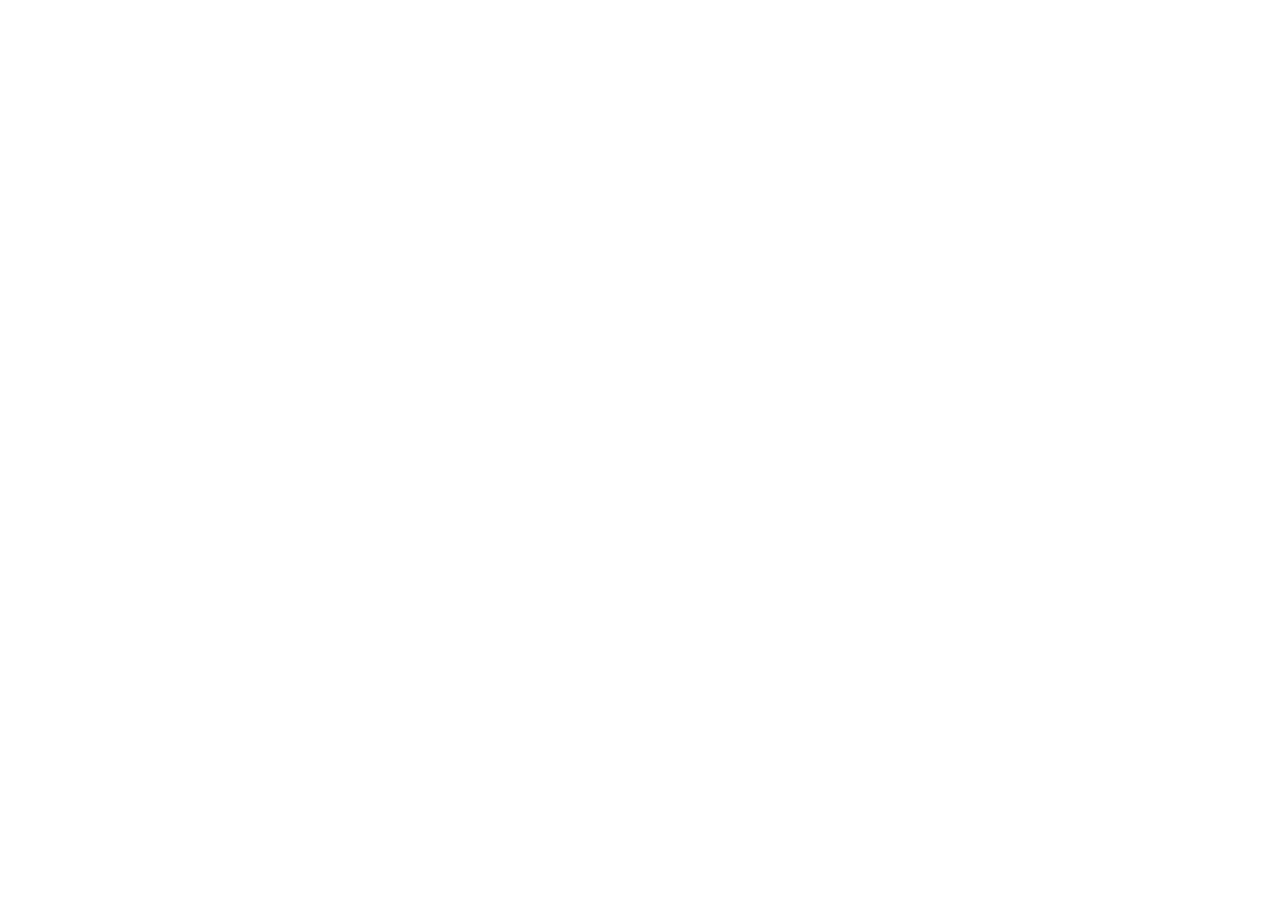
==== index.html @ 541c5ff5 "personal website push commit" ====
﻿<!doctype html>
<html lang="en">
<head>
  <meta charset="utf-8">
  <meta name="viewport" content="width=device-width, initial-scale=1, viewport-fit=cover">
  <title>Aarav Khullar</title>
  <meta name="description" content="Aarav Khullar: finance &amp; technology entrepreneurship student at Babson College, co-founder of BizBuzz, and former Illinois DECA state vice president.">
  <meta name="author" content="Aarav Khullar">
  <meta name="theme-color" content="#12110f">
  <meta property="og:type" content="website">
  <meta property="og:site_name" content="Aarav Khullar">
  <meta property="og:title" content="Aarav Khullar">
  <meta property="og:description" content="Aarav Khullar: finance &amp; technology entrepreneurship student at Babson College, co-founder of BizBuzz, and former Illinois DECA state vice president.">
  <meta name="twitter:card" content="summary">
  <meta name="twitter:title" content="Aarav Khullar">
  <meta name="twitter:description" content="Aarav Khullar: finance &amp; technology entrepreneurship student at Babson College, co-founder of BizBuzz, and former Illinois DECA state vice president.">
  <link rel="icon" href="favicon.svg" type="image/svg+xml">
  <link rel="preconnect" href="https://fonts.googleapis.com">
  <link rel="preconnect" href="https://fonts.gstatic.com" crossorigin>
  <link rel="stylesheet" href="https://fonts.googleapis.com/css2?family=Spectral:ital,wght@0,300;0,400;0,500;0,600;1,400&family=Spline+Sans+Mono:wght@300..700&display=swap">
  <link rel="stylesheet" href="assets/styles.css">
</head>
<body data-page="home">
  <div class="shell">
    <main id="main" tabindex="-1">
      <noscript><div class="slab"><h1 class="name">aarav khullar</h1><p>this site needs javascript to display its content. find me on <a class="inline-link" href="https://www.linkedin.com/in/aaravkhullar/">linkedin</a>.</p></div></noscript>
    </main>
  </div>
  <script src="content.js"></script>
  <script src="assets/site.js"></script>
</body>
</html>
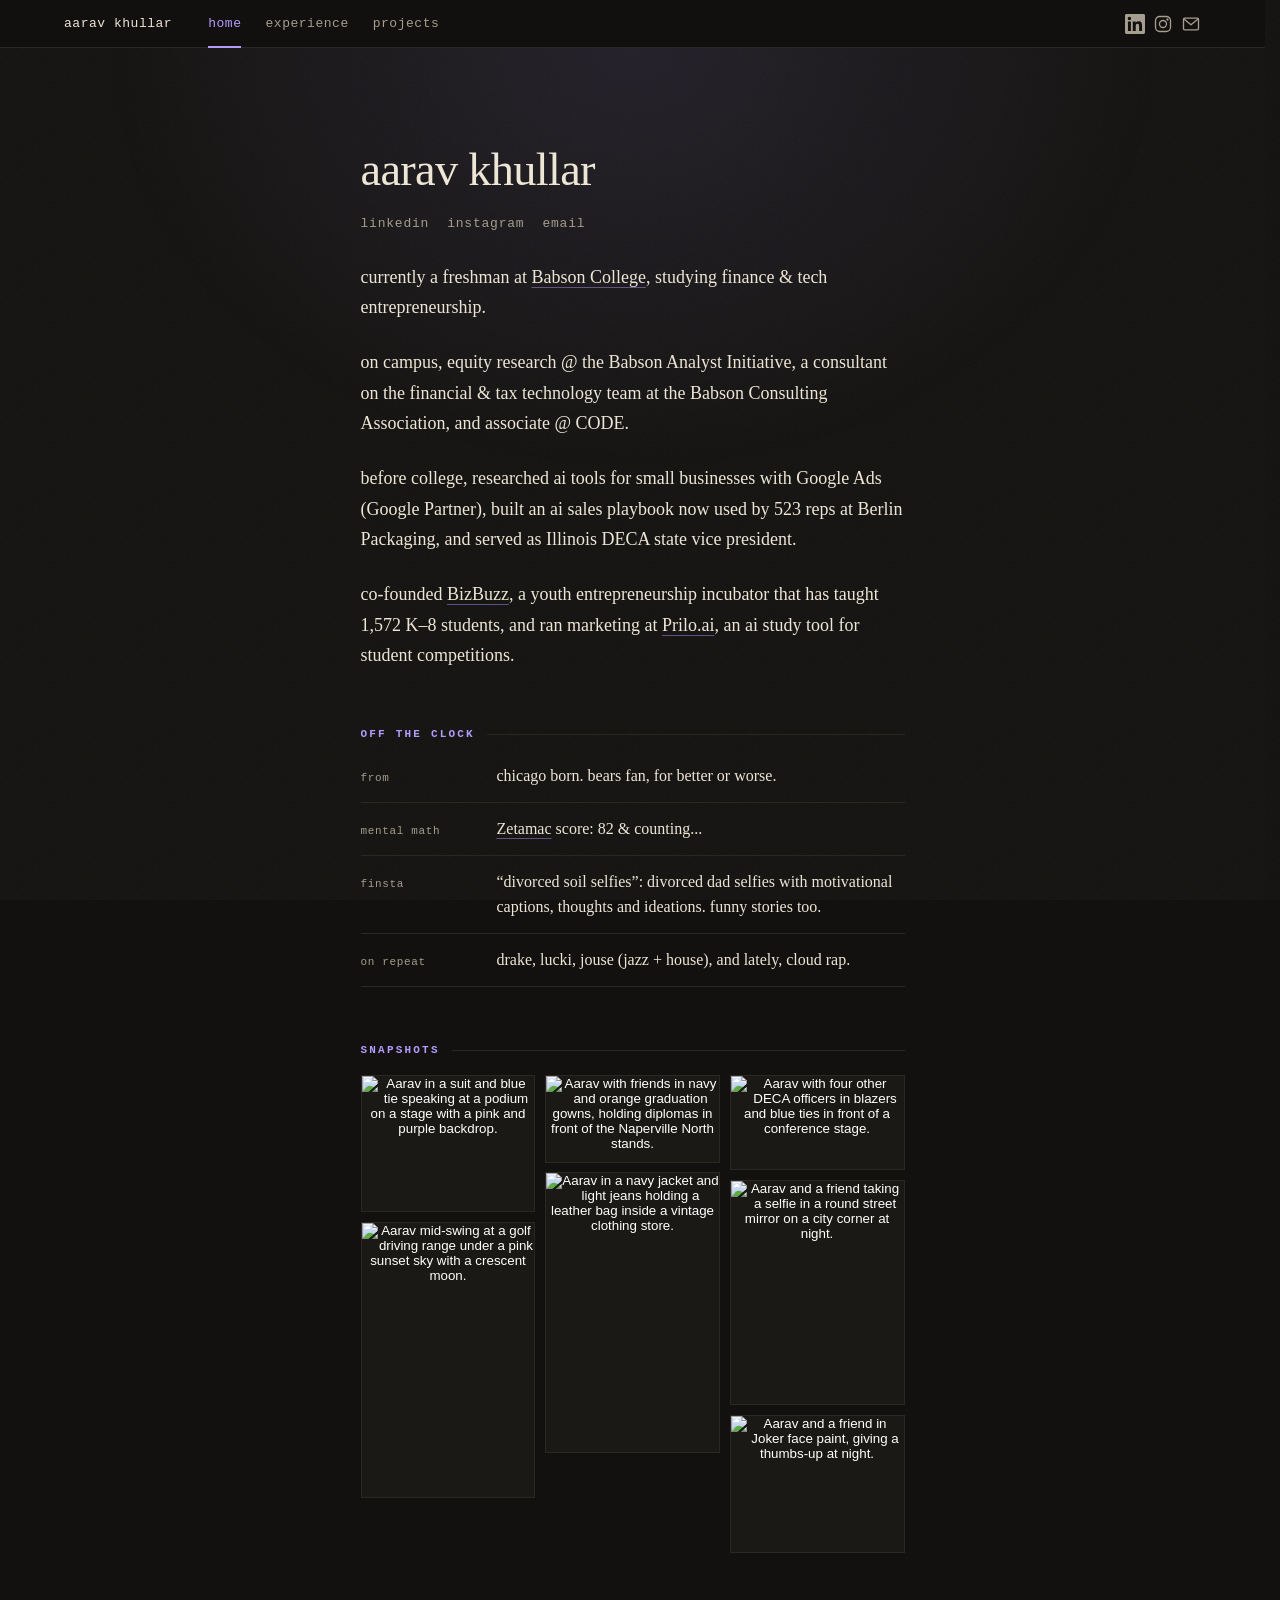
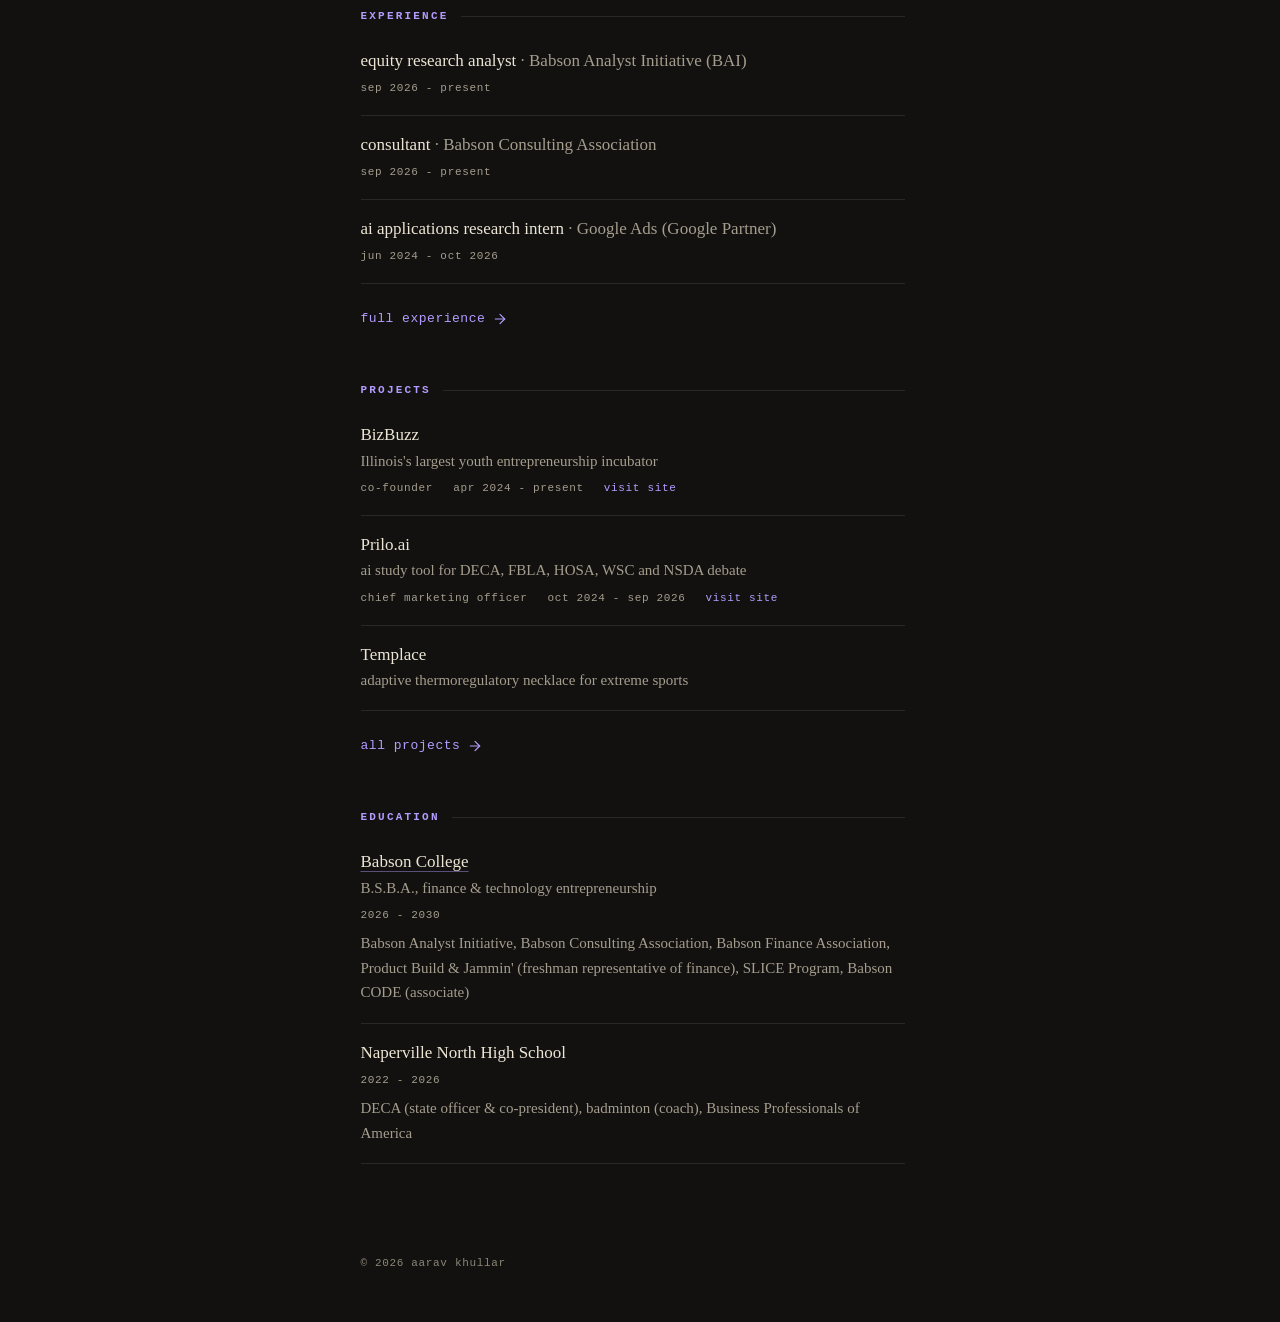
==== commit 4fc32ba2: "Update stylesheet and script paths in index.html" ====
--- a/index.html
+++ b/index.html
@@ -1,32 +1,32 @@
-﻿<!doctype html>
-<html lang="en">
-<head>
-  <meta charset="utf-8">
-  <meta name="viewport" content="width=device-width, initial-scale=1, viewport-fit=cover">
-  <title>Aarav Khullar</title>
-  <meta name="description" content="Aarav Khullar: finance &amp; technology entrepreneurship student at Babson College, co-founder of BizBuzz, and former Illinois DECA state vice president.">
-  <meta name="author" content="Aarav Khullar">
-  <meta name="theme-color" content="#12110f">
-  <meta property="og:type" content="website">
-  <meta property="og:site_name" content="Aarav Khullar">
-  <meta property="og:title" content="Aarav Khullar">
-  <meta property="og:description" content="Aarav Khullar: finance &amp; technology entrepreneurship student at Babson College, co-founder of BizBuzz, and former Illinois DECA state vice president.">
-  <meta name="twitter:card" content="summary">
-  <meta name="twitter:title" content="Aarav Khullar">
-  <meta name="twitter:description" content="Aarav Khullar: finance &amp; technology entrepreneurship student at Babson College, co-founder of BizBuzz, and former Illinois DECA state vice president.">
-  <link rel="icon" href="favicon.svg" type="image/svg+xml">
-  <link rel="preconnect" href="https://fonts.googleapis.com">
-  <link rel="preconnect" href="https://fonts.gstatic.com" crossorigin>
-  <link rel="stylesheet" href="https://fonts.googleapis.com/css2?family=Spectral:ital,wght@0,300;0,400;0,500;0,600;1,400&family=Spline+Sans+Mono:wght@300..700&display=swap">
-  <link rel="stylesheet" href="assets/styles.css">
-</head>
-<body data-page="home">
-  <div class="shell">
-    <main id="main" tabindex="-1">
-      <noscript><div class="slab"><h1 class="name">aarav khullar</h1><p>this site needs javascript to display its content. find me on <a class="inline-link" href="https://www.linkedin.com/in/aaravkhullar/">linkedin</a>.</p></div></noscript>
-    </main>
-  </div>
-  <script src="content.js"></script>
-  <script src="assets/site.js"></script>
-</body>
+﻿<!doctype html>
+<html lang="en">
+<head>
+  <meta charset="utf-8">
+  <meta name="viewport" content="width=device-width, initial-scale=1, viewport-fit=cover">
+  <title>Aarav Khullar</title>
+  <meta name="description" content="Aarav Khullar: finance &amp; technology entrepreneurship student at Babson College, co-founder of BizBuzz, and former Illinois DECA state vice president.">
+  <meta name="author" content="Aarav Khullar">
+  <meta name="theme-color" content="#12110f">
+  <meta property="og:type" content="website">
+  <meta property="og:site_name" content="Aarav Khullar">
+  <meta property="og:title" content="Aarav Khullar">
+  <meta property="og:description" content="Aarav Khullar: finance &amp; technology entrepreneurship student at Babson College, co-founder of BizBuzz, and former Illinois DECA state vice president.">
+  <meta name="twitter:card" content="summary">
+  <meta name="twitter:title" content="Aarav Khullar">
+  <meta name="twitter:description" content="Aarav Khullar: finance &amp; technology entrepreneurship student at Babson College, co-founder of BizBuzz, and former Illinois DECA state vice president.">
+  <link rel="icon" href="favicon.svg" type="image/svg+xml">
+  <link rel="preconnect" href="https://fonts.googleapis.com">
+  <link rel="preconnect" href="https://fonts.gstatic.com" crossorigin>
+  <link rel="stylesheet" href="https://fonts.googleapis.com/css2?family=Spectral:ital,wght@0,300;0,400;0,500;0,600;1,400&family=Spline+Sans+Mono:wght@300..700&display=swap">
+  <link rel="stylesheet" href="styles.css">
+</head>
+<body data-page="home">
+  <div class="shell">
+    <main id="main" tabindex="-1">
+      <noscript><div class="slab"><h1 class="name">aarav khullar</h1><p>this site needs javascript to display its content. find me on <a class="inline-link" href="https://www.linkedin.com/in/aaravkhullar/">linkedin</a>.</p></div></noscript>
+    </main>
+  </div>
+  <script src="content.js"></script>
+  <script src="site.js"></script>
+</body>
 </html>
--- a/styles.css
+++ b/styles.css
@@ -0,0 +1,537 @@
+/* ── tokens ─────────────────────────────────────────────── */
+:root {
+  /* dark "ink & lavender" palette — change these to retheme the whole site */
+  color-scheme: dark;
+  --bg: #12110f;
+  --bg-2: #1b1916;
+  --bg-3: #24211d;
+  --label: #ede6d6;
+  --label-2: #a59d8e;
+  --label-3: #8c8578;
+  --separator: #2b2823;
+  --separator-strong: #3d3831;
+  --accent: #b49cff;
+  --accent-soft: rgba(180, 156, 255, 0.1);
+  --accent-line: rgba(180, 156, 255, 0.45);
+  --accent-glow: rgba(180, 156, 255, 0.22);
+
+  --ease-out: cubic-bezier(0.22, 1, 0.36, 1);
+  --ease-expo: cubic-bezier(0.19, 1, 0.22, 1);
+  --dur-fast: 0.15s;
+  --dur-base: 0.22s;
+  --dur-slow: 0.38s;
+  --dur-entrance: 0.72s;
+
+  --font-body: "Spectral", Georgia, "Times New Roman", serif;
+  --font-mono: "Spline Sans Mono", ui-monospace, monospace;
+  --type-body: 1.0625rem;
+  --type-mono: 0.8125rem;
+  --type-label: 0.6875rem;
+
+  --space-xs: 0.5rem;
+  --space-sm: 0.75rem;
+  --space-md: 1rem;
+  --space-lg: 1.5rem;
+  --space-xl: 2.5rem;
+  --space-3xl: 6.5rem;
+  --slab-pad-x: clamp(var(--space-lg), 5vw, var(--space-3xl));
+  --topbar-h: 3rem;
+  --tabbar-h: 3.5rem;
+  --rail-h: 2.75rem;
+  --hit: 2.75rem;
+}
+@media (max-width: 639px) {
+  :root { --slab-pad-x: clamp(var(--space-md), 4vw, var(--space-xl)); }
+}
+@media (prefers-contrast: more) {
+  :root { --label-2: #c9c1b1; --separator: #4a443b; --separator-strong: #61594d; }
+}
+
+/* ── base ───────────────────────────────────────────────── */
+* { box-sizing: border-box; }
+html {
+  -webkit-text-size-adjust: 100%;
+  -webkit-font-smoothing: antialiased;
+  scroll-behavior: smooth;
+  overflow-x: clip;
+  scrollbar-gutter: stable;
+  background: var(--bg);
+  scroll-padding-top: calc(var(--rail-h) + 1rem);
+  scroll-padding-bottom: var(--tabbar-h);
+}
+@media (min-width: 720px) {
+  html { scroll-padding-top: calc(var(--topbar-h) + var(--rail-h) + 1rem); scroll-padding-bottom: 0; }
+}
+body {
+  margin: 0;
+  min-height: 100vh;
+  background: var(--bg);
+  color: var(--label);
+  font-family: var(--font-body);
+  font-size: var(--type-body);
+  line-height: 1.62;
+  text-rendering: optimizeLegibility;
+  font-feature-settings: "liga", "kern";
+}
+::selection { background: var(--accent-glow); }
+:focus-visible { outline: 2px solid var(--accent); outline-offset: 2px; }
+img { max-width: 100%; }
+
+/* paper grain */
+.grain {
+  position: fixed; inset: 0; pointer-events: none; z-index: 0;
+  background-image: url("data:image/svg+xml,%3Csvg xmlns='http://www.w3.org/2000/svg' width='120' height='120'%3E%3Cfilter id='n'%3E%3CfeTurbulence type='fractalNoise' baseFrequency='0.9' numOctaves='2' stitchTiles='stitch'/%3E%3C/filter%3E%3Crect width='100%25' height='100%25' filter='url(%23n)'/%3E%3C/svg%3E");
+  opacity: 0.05;
+  mix-blend-mode: screen;
+}
+/* faint accent glow behind the top of the page */
+.shell::before {
+  content: ""; position: absolute; inset: 0 0 auto; height: 38rem; z-index: 0; pointer-events: none;
+  background: radial-gradient(60% 100% at 50% 0%, var(--accent-soft), transparent 70%);
+}
+
+/* scroll progress */
+.progress {
+  position: fixed; top: 0; left: 0; width: 100%; height: 2px;
+  background: var(--accent); z-index: 101;
+  transform: scaleX(0); transform-origin: left center;
+  pointer-events: none;
+}
+@media (min-width: 768px) {
+  .progress { height: 2.5px; box-shadow: 0 0 12px var(--accent-glow), 0 0 2px var(--accent); }
+}
+
+.skip {
+  position: fixed; left: 12px; top: 12px; z-index: 1000;
+  background: var(--bg-2); color: var(--label);
+  padding: var(--space-xs) var(--space-sm);
+  border: 1px solid var(--separator);
+  font-family: var(--font-mono); font-size: var(--type-mono);
+  text-decoration: none;
+  transform: translateY(-150%);
+  transition: transform var(--dur-base) var(--ease-out);
+}
+.skip:focus-visible { transform: none; }
+
+.shell { position: relative; isolation: isolate; min-height: 100dvh; }
+main { position: relative; z-index: 1; }
+@media (max-width: 719.98px) {
+  main, .site-foot { padding-bottom: calc(var(--tabbar-h) + env(safe-area-inset-bottom, 0px)); }
+}
+
+/* ── top bar (desktop) / tab bar (mobile) ───────────────── */
+.bar {
+  z-index: 50;
+  background: color-mix(in srgb, var(--bg) 88%, transparent);
+  -webkit-backdrop-filter: saturate(1.4) blur(16px);
+  backdrop-filter: saturate(1.4) blur(16px);
+}
+@media (prefers-reduced-transparency: reduce), (prefers-contrast: more) {
+  .bar { background: var(--bg); backdrop-filter: none; }
+}
+@media (max-width: 719.98px) {
+  .bar {
+    position: fixed; left: 0; right: 0; bottom: 0;
+    padding: 0 env(safe-area-inset-right, 0px) env(safe-area-inset-bottom, 0px) env(safe-area-inset-left, 0px);
+    border-top: 1px solid var(--separator);
+  }
+}
+@media (min-width: 720px) {
+  .bar {
+    position: sticky; top: 0;
+    display: flex; align-items: stretch; gap: var(--space-lg);
+    height: var(--topbar-h);
+    padding: 0 var(--slab-pad-x);
+    border-bottom: 1px solid var(--separator);
+    transition: border-color var(--dur-base) var(--ease-out);
+  }
+  .bar[data-scrolled="true"] { border-bottom-color: var(--separator-strong); }
+}
+@media print { .bar, .progress, .grain { display: none; } }
+
+.brand { display: none; }
+@media (min-width: 720px) {
+  .brand {
+    display: inline-flex; align-items: center; flex: 0 0 auto;
+    font-family: var(--font-mono); font-size: var(--type-mono); font-weight: 500;
+    letter-spacing: 0.04em; line-height: 1; white-space: nowrap;
+    color: var(--label); text-decoration: none;
+  }
+  .brand:hover { color: var(--accent); }
+}
+
+.tabs { display: flex; margin: 0; padding: 0; list-style: none; }
+@media (max-width: 719.98px) { .tabs { height: var(--tabbar-h); } .tabs li { flex: 1 1 0; min-width: 0; } }
+@media (min-width: 720px) { .tabs { height: 100%; } }
+
+.tab {
+  position: relative; display: flex; align-items: center; justify-content: center;
+  height: 100%;
+  font-family: var(--font-mono); font-weight: 400; line-height: 1;
+  color: var(--label-2); text-decoration: none;
+  -webkit-tap-highlight-color: transparent;
+}
+.tab::before {
+  content: ""; position: absolute; height: 2px; background: var(--accent);
+  opacity: 0; transform: scaleX(0.4);
+  transition: opacity var(--dur-base) var(--ease-out), transform var(--dur-base) var(--ease-out);
+}
+.tab[aria-current="page"] { color: var(--accent); font-weight: 500; }
+.tab[aria-current="page"]::before { opacity: 1; transform: none; }
+.tab:focus-visible { outline-offset: -3px; }
+.tab svg { flex: 0 0 auto; fill: none; stroke: currentColor; stroke-width: 1.75; stroke-linecap: round; stroke-linejoin: round; }
+.tab span, .tab svg { transition: transform var(--dur-fast) var(--ease-out); }
+.tab:active span, .tab:active svg { transform: scale(0.94); }
+@media (hover: hover) and (pointer: fine) {
+  .tab:hover { color: var(--label); }
+  .tab[aria-current="page"]:hover { color: var(--accent); }
+}
+@media (max-width: 719.98px) {
+  .tab { flex-direction: column; gap: 0.25rem; min-width: var(--hit); font-size: var(--type-label); letter-spacing: 0.04em; }
+  .tab::before { top: -1px; left: 50%; width: 1.5rem; margin-left: -0.75rem; }
+  .tab svg { width: 1.375rem; height: 1.375rem; }
+}
+@media (min-width: 720px) {
+  .tab { padding: 0 var(--space-sm); font-size: var(--type-mono); letter-spacing: 0.04em; }
+  .tab::before { bottom: -1px; left: var(--space-sm); right: var(--space-sm); }
+  .tab svg { display: none; }
+}
+
+.bar-icons { display: none; }
+@media (min-width: 720px) {
+  .bar-icons { display: flex; align-items: center; gap: var(--space-xs); margin-left: auto; }
+}
+.icon-link {
+  position: relative; display: inline-flex; align-items: center; justify-content: center;
+  width: 1.25rem; height: 1.25rem; color: var(--label-2);
+}
+.icon-link::after { content: ""; position: absolute; inset: -0.35rem; }
+.icon-link svg { width: 1.25rem; height: 1.25rem; fill: currentColor; transition: transform var(--dur-fast) var(--ease-out); }
+.icon-link svg.stroke { fill: none; stroke: currentColor; stroke-width: 1.6; stroke-linecap: round; stroke-linejoin: round; }
+.icon-link:active svg { transform: scale(0.92); }
+@media (hover: hover) and (pointer: fine) { .icon-link:hover { color: var(--accent); } }
+
+/* ── page slab ──────────────────────────────────────────── */
+.slab {
+  max-width: calc(34rem + 2 * var(--slab-pad-x));
+  margin: 0 auto;
+  padding: clamp(3rem, 11vw, 6rem) var(--slab-pad-x) clamp(3rem, 8vw, 5rem);
+}
+@media (prefers-reduced-motion: no-preference) {
+  .slab[data-enter] > * { animation: enter var(--dur-entrance) var(--ease-expo) backwards; }
+  .slab[data-enter] > :nth-child(2) { animation-delay: 60ms; }
+  .slab[data-enter] > :nth-child(3) { animation-delay: 120ms; }
+  .slab[data-enter] > :nth-child(4) { animation-delay: 180ms; }
+  .slab[data-enter] > :nth-child(5) { animation-delay: 240ms; }
+  .slab[data-enter] > :nth-child(n+6) { animation-delay: 300ms; }
+}
+@keyframes enter { from { opacity: 0; transform: translateY(8px); } to { opacity: 1; transform: none; } }
+
+.name {
+  margin: 0;
+  font-family: var(--font-body);
+  font-size: clamp(2rem, 9vw, 2.9rem);
+  font-weight: 400; line-height: 1.1; letter-spacing: -0.015em;
+  color: var(--label);
+  overflow-wrap: anywhere;
+}
+.page-title {
+  margin: 0;
+  font-size: clamp(2rem, 9vw, 2.9rem);
+  font-weight: 400; line-height: 1.1; letter-spacing: -0.015em;
+}
+.page-title .dot { color: var(--accent); }
+
+.socials {
+  display: flex; flex-wrap: wrap; gap: calc(-1em + 2.75rem) 1.125rem;
+  margin: 1.35rem 0 2rem;
+  font-family: var(--font-mono); font-size: var(--type-mono);
+  line-height: 1; letter-spacing: 0.06em;
+}
+.socials a { position: relative; color: var(--label-2); text-decoration: none; -webkit-tap-highlight-color: transparent; }
+.socials a::after { content: ""; position: absolute; top: 50%; left: 50%; width: max(100% + 0.75rem, var(--hit)); height: max(100%, var(--hit)); transform: translate(-50%, -50%); }
+.socials a:active { color: var(--accent); }
+@media (hover: hover) and (pointer: fine) { .socials a:hover { color: var(--label); } }
+
+.prose {
+  font-size: clamp(1.0625rem, 0.9rem + 1.1vw, 1.125rem);
+  line-height: 1.7;
+}
+.prose p { margin: 0 0 1.35em; }
+.prose p:last-child { margin-bottom: 0; }
+.prose a, .inline-link {
+  color: inherit;
+  text-decoration: underline 1px var(--accent-line);
+  text-underline-offset: 0.22em;
+  transition: color var(--dur-fast) var(--ease-out), text-decoration-color var(--dur-fast) var(--ease-out);
+}
+.prose a:active, .inline-link:active { color: var(--accent); text-decoration-color: var(--accent); }
+@media (hover: hover) and (pointer: fine) {
+  .prose a:hover, .inline-link:hover { color: var(--accent); text-decoration-color: var(--accent); }
+}
+
+/* ── sections ───────────────────────────────────────────── */
+.section { margin-top: clamp(2.5rem, 8vw, 3.5rem); }
+.label {
+  display: flex; align-items: center; gap: var(--space-sm);
+  margin: 0;
+  font-family: var(--font-mono); font-size: var(--type-label); font-weight: 600;
+  line-height: 1.4; letter-spacing: 0.2em; text-transform: uppercase;
+  color: var(--accent);
+}
+.label::after { content: ""; flex: 1 1 0; height: 1px; background: var(--separator); }
+
+.more { margin: var(--space-lg) 0 0; line-height: 1; }
+.arrow-link {
+  position: relative; display: inline-flex; align-items: center; gap: 0.4rem;
+  font-family: var(--font-mono); font-size: var(--type-mono); font-weight: 500;
+  letter-spacing: 0.04em; line-height: 1;
+  color: var(--accent); text-decoration: none;
+  -webkit-tap-highlight-color: transparent;
+}
+.arrow-link::after { content: ""; position: absolute; top: 50%; left: 50%; width: max(100% + 0.75rem, var(--hit)); height: max(100%, var(--hit)); transform: translate(-50%, -50%); }
+.arrow-link svg { flex: 0 0 auto; width: 1rem; height: 1rem; fill: none; stroke: currentColor; stroke-width: 1.75; stroke-linecap: round; stroke-linejoin: round; transition: transform var(--dur-fast) var(--ease-out); }
+.arrow-link:active { opacity: 0.6; }
+.arrow-link:active svg { transform: translateX(0.1875rem); }
+@media (hover: hover) and (pointer: fine) {
+  .arrow-link:hover span { text-decoration: underline 1px; text-underline-offset: 0.3em; }
+  .arrow-link:hover svg { transform: translateX(0.1875rem); }
+}
+
+/* ── rows (projects / experience) ───────────────────────── */
+.rows { margin: 0; padding: 0; list-style: none; }
+.section .rows { margin-top: var(--space-xs); }
+.page-rows { margin-top: clamp(1.5rem, 5vw, 2.25rem); border-top: 1px solid var(--separator); }
+.row {
+  display: flex; align-items: flex-start; gap: clamp(0.75rem, 3vw, 1.1rem);
+  padding: 1.15rem 0;
+  border-bottom: 1px solid var(--separator);
+}
+.thumb {
+  flex: 0 0 auto;
+  width: clamp(5.25rem, 25vw, 6.75rem); aspect-ratio: 3 / 2;
+  overflow: hidden; border: 1px solid var(--separator); background: var(--bg-2);
+}
+.thumb img { display: block; width: 100%; height: 100%; object-fit: cover; object-position: center 35%; }
+.row-body { flex: 1 1 auto; min-width: 0; }
+.row-head { display: flex; align-items: flex-start; gap: var(--space-sm); }
+.row-head > div { flex: 1 1 auto; min-width: 0; }
+.row-title { margin: 0; font-size: 1.0625rem; font-weight: 400; line-height: 1.3; color: var(--label); }
+.row-title .org { color: var(--label-2); }
+.row-sub { margin: 0.2rem 0 0; font-size: 0.9375rem; line-height: 1.5; color: var(--label-2); }
+.meta {
+  display: flex; flex-wrap: wrap; align-items: baseline; gap: 0.4rem 1.25rem;
+  margin: 0.55rem 0 0;
+  font-family: var(--font-mono); font-size: var(--type-label);
+  line-height: 1.4; letter-spacing: 0.06em; color: var(--label-2);
+}
+.meta a { position: relative; color: var(--accent); text-decoration: none; -webkit-tap-highlight-color: transparent; }
+.meta a::after { content: ""; position: absolute; top: 50%; left: 50%; width: max(100% + 0.75rem, var(--hit)); height: max(100%, var(--hit)); transform: translate(-50%, -50%); }
+.meta a:active { opacity: 0.6; }
+@media (hover: hover) and (pointer: fine) { .meta a:hover { text-decoration: underline 1px; text-underline-offset: 0.3em; } }
+
+.toggle {
+  position: relative; flex: 0 0 auto;
+  display: inline-flex; align-items: center; justify-content: center;
+  width: 1.5rem; height: 1.5rem; margin: -0.05rem -0.25rem 0 0; padding: 0;
+  border: 0; background: none; color: var(--label-2); cursor: pointer;
+}
+.toggle::after { content: ""; position: absolute; inset: -0.6rem; }
+.toggle svg { width: 1rem; height: 1rem; fill: none; stroke: currentColor; stroke-width: 1.75; stroke-linecap: round; stroke-linejoin: round; transition: transform var(--dur-slow) var(--ease-out); }
+.toggle[aria-expanded="true"] svg { transform: rotate(180deg); }
+.toggle[aria-expanded="true"] { color: var(--accent); }
+@media (hover: hover) and (pointer: fine) { .toggle:hover { color: var(--accent); } }
+
+.panel {
+  display: grid; grid-template-rows: 0fr;
+  transition: grid-template-rows var(--dur-slow) var(--ease-out);
+}
+.panel[data-open="true"] { grid-template-rows: 1fr; }
+.panel > div { overflow: hidden; }
+.panel ul {
+  margin: 0.85rem 0 0.15rem; padding: 0 0 0 1rem;
+  font-size: 0.9375rem; line-height: 1.6; color: var(--label);
+}
+.panel li { margin: 0 0 0.4rem; }
+.panel li::marker { color: var(--accent); content: "– "; }
+
+/* ── section rail (sub-nav) ─────────────────────────────── */
+.rail {
+  position: sticky; top: 0; z-index: 40;
+  margin: clamp(1.25rem, 4vw, 1.75rem) calc(-1 * var(--slab-pad-x)) 0;
+  padding: 0 var(--slab-pad-x);
+  background: color-mix(in srgb, var(--bg) 92%, transparent);
+  -webkit-backdrop-filter: blur(12px);
+  backdrop-filter: blur(12px);
+  border-bottom: 1px solid var(--separator);
+}
+@media (min-width: 720px) { .rail { top: var(--topbar-h); } }
+.rail ul {
+  display: flex; gap: 0.25rem; margin: 0; padding: 0; list-style: none;
+  height: var(--rail-h); overflow-x: auto; scrollbar-width: none;
+}
+.rail ul::-webkit-scrollbar { display: none; }
+.rail a {
+  position: relative; display: flex; align-items: center; height: 100%;
+  padding: 0 0.6rem;
+  font-family: var(--font-mono); font-size: var(--type-label); letter-spacing: 0.06em;
+  color: var(--label-2); text-decoration: none; white-space: nowrap;
+}
+.rail li:first-child a { padding-left: 0; }
+.rail a::before {
+  content: ""; position: absolute; bottom: -1px; left: 0.6rem; right: 0.6rem; height: 2px;
+  background: var(--accent); opacity: 0; transform: scaleX(0.4);
+  transition: opacity var(--dur-base) var(--ease-out), transform var(--dur-base) var(--ease-out);
+}
+.rail li:first-child a::before { left: 0; }
+.rail a[aria-current="true"] { color: var(--accent); font-weight: 500; }
+.rail a[aria-current="true"]::before { opacity: 1; transform: none; }
+.rail a:focus-visible { outline-offset: -3px; }
+@media (hover: hover) and (pointer: fine) { .rail a:hover { color: var(--label); } }
+
+/* ── off the clock ──────────────────────────────────────── */
+.facts { margin: var(--space-xs) 0 0; }
+.facts div {
+  display: grid; grid-template-columns: 7.5rem 1fr; gap: 0.25rem 1rem; align-items: baseline;
+  padding: 0.85rem 0;
+  border-bottom: 1px solid var(--separator);
+}
+.facts dt {
+  font-family: var(--font-mono); font-size: var(--type-label);
+  letter-spacing: 0.06em; color: var(--label-2);
+}
+.facts dd { margin: 0; font-size: 1rem; line-height: 1.55; color: var(--label); }
+.facts dd a {
+  color: inherit; text-decoration: underline 1px var(--accent-line); text-underline-offset: 0.22em;
+  transition: color var(--dur-fast) var(--ease-out);
+}
+@media (hover: hover) and (pointer: fine) { .facts dd a:hover { color: var(--accent); text-decoration-color: var(--accent); } }
+@media (max-width: 479px) { .facts div { grid-template-columns: 1fr; } }
+
+/* ── snapshots (photo grid + lightbox) ──────────────────── */
+.photos {
+  margin: var(--space-md) 0 0; padding: 0; list-style: none;
+  columns: 2; column-gap: 0.6rem;
+}
+@media (min-width: 560px) { .photos { columns: 3; } }
+.photos li { break-inside: avoid; margin: 0 0 0.6rem; }
+.photo {
+  position: relative; display: block; width: 100%; padding: 0; margin: 0;
+  border: 1px solid var(--separator); background: var(--bg-2);
+  cursor: zoom-in; overflow: hidden;
+}
+.photo img {
+  display: block; width: 100%; height: auto;
+  filter: saturate(0.92);
+  transition: transform var(--dur-slow) var(--ease-out), filter var(--dur-slow) var(--ease-out);
+}
+.photo-cap {
+  position: absolute; left: 0; right: 0; bottom: 0;
+  padding: 1.4rem 0.55rem 0.45rem;
+  background: linear-gradient(transparent, rgba(10, 9, 8, 0.85));
+  font-family: var(--font-mono); font-size: var(--type-label); letter-spacing: 0.04em; line-height: 1.35;
+  color: var(--label); text-align: left;
+  opacity: 0; transform: translateY(4px);
+  transition: opacity var(--dur-base) var(--ease-out), transform var(--dur-base) var(--ease-out);
+}
+.photo:focus-visible { outline-offset: 3px; }
+@media (hover: hover) and (pointer: fine) {
+  .photo:hover { border-color: var(--accent-line); }
+  .photo:hover img { transform: scale(1.03); filter: none; }
+  .photo:hover .photo-cap, .photo:focus-visible .photo-cap { opacity: 1; transform: none; }
+}
+
+.lightbox {
+  width: 100vw; height: 100dvh; max-width: none; max-height: none;
+  margin: 0; padding: 3.5rem 3.75rem 3rem; border: 0;
+  background: transparent; color: var(--label);
+}
+.lightbox::backdrop { background: rgba(8, 7, 6, 0.92); backdrop-filter: blur(6px); }
+.lightbox[open] { display: flex; align-items: center; justify-content: center; }
+@media (prefers-reduced-motion: no-preference) {
+  .lightbox[open] figure { animation: enter var(--dur-slow) var(--ease-expo); }
+}
+.lightbox figure { margin: 0; display: flex; flex-direction: column; align-items: center; gap: 0.75rem; max-width: 100%; max-height: 100%; }
+.lightbox img { max-width: 100%; max-height: calc(100dvh - 9rem); object-fit: contain; border: 1px solid var(--separator); }
+.lightbox figcaption { font-family: var(--font-mono); font-size: var(--type-mono); letter-spacing: 0.04em; color: var(--label-2); text-align: center; }
+.lb-count {
+  position: absolute; top: 1.15rem; left: 50%; transform: translateX(-50%); margin: 0;
+  font-family: var(--font-mono); font-size: var(--type-label); letter-spacing: 0.08em; color: var(--label-2);
+}
+.lb-btn {
+  position: absolute; display: inline-flex; align-items: center; justify-content: center;
+  width: var(--hit); height: var(--hit); padding: 0;
+  border: 1px solid var(--separator-strong); background: var(--bg-2); color: var(--label);
+  cursor: pointer; transition: color var(--dur-fast) var(--ease-out), border-color var(--dur-fast) var(--ease-out);
+}
+.lb-btn svg { width: 1.1rem; height: 1.1rem; fill: none; stroke: currentColor; stroke-width: 1.75; stroke-linecap: round; stroke-linejoin: round; }
+.lb-close { top: 0.75rem; right: 0.75rem; }
+.lb-prev, .lb-next { top: 50%; transform: translateY(-50%); }
+.lb-prev { left: 0.75rem; }
+.lb-next { right: 0.75rem; }
+@media (max-width: 559px) {
+  .lightbox { padding: 3.5rem 0.75rem 4.5rem; }
+  .lb-prev, .lb-next { top: auto; bottom: 0.9rem; transform: none; }
+  .lb-prev { left: calc(50% - 3.25rem); }
+  .lb-next { right: calc(50% - 3.25rem); }
+}
+@media (hover: hover) and (pointer: fine) { .lb-btn:hover { color: var(--accent); border-color: var(--accent-line); } }
+
+/* ── education / skills ─────────────────────────────────── */
+.edu-notes { margin: 0.5rem 0 0; padding: 0; list-style: none; font-size: 0.9375rem; color: var(--label-2); }
+.skills { margin: var(--space-md) 0 0; display: grid; gap: 1.1rem; }
+.skills div { display: grid; gap: 0.45rem; }
+.skills dt {
+  font-family: var(--font-mono); font-size: var(--type-label);
+  letter-spacing: 0.06em; color: var(--label-2);
+}
+.skills dd { margin: 0; display: flex; flex-wrap: wrap; gap: 0.4rem; }
+.chip {
+  display: inline-block;
+  padding: 0.28rem 0.6rem 0.3rem;
+  border: 1px solid var(--separator);
+  background: var(--bg-2);
+  font-family: var(--font-mono); font-size: var(--type-label); letter-spacing: 0.04em;
+  line-height: 1.3; color: var(--label);
+}
+
+/* ── placeholders (missing content) ─────────────────────── */
+.todo {
+  font-style: italic;
+  color: var(--accent);
+  background: var(--accent-soft);
+  text-decoration: underline 1px dashed var(--accent-line);
+  text-underline-offset: 0.22em;
+  padding: 0 0.2em;
+  border-radius: 2px;
+  -webkit-box-decoration-break: clone; box-decoration-break: clone;
+}
+.todo::before { content: "["; opacity: 0.55; font-style: normal; }
+.todo::after { content: "]"; opacity: 0.55; font-style: normal; }
+.draft-note {
+  display: flex; gap: 0.6rem; align-items: baseline;
+  margin: 0 0 1.75rem; padding: 0.65rem 0.8rem;
+  border: 1px dashed var(--accent-line); background: var(--accent-soft);
+  font-family: var(--font-mono); font-size: var(--type-label); line-height: 1.5; letter-spacing: 0.04em;
+  color: var(--label-2);
+}
+.draft-note strong { color: var(--accent); font-weight: 600; text-transform: uppercase; letter-spacing: 0.16em; }
+
+/* ── footer ─────────────────────────────────────────────── */
+.site-foot {
+  position: relative; z-index: 1;
+  max-width: calc(34rem + 2 * var(--slab-pad-x));
+  margin: 0 auto;
+  padding: 0 var(--slab-pad-x) 2.5rem;
+  font-family: var(--font-mono); font-size: var(--type-label); letter-spacing: 0.06em;
+  color: var(--label-3);
+}
+.site-foot a { color: inherit; }
+
+@media (prefers-reduced-motion: reduce) {
+  *, ::before, ::after {
+    animation-duration: 0.01ms !important; animation-iteration-count: 1 !important;
+    transition-duration: 0.01ms !important; scroll-behavior: auto !important;
+  }
+  .grain { display: none; }
+}
